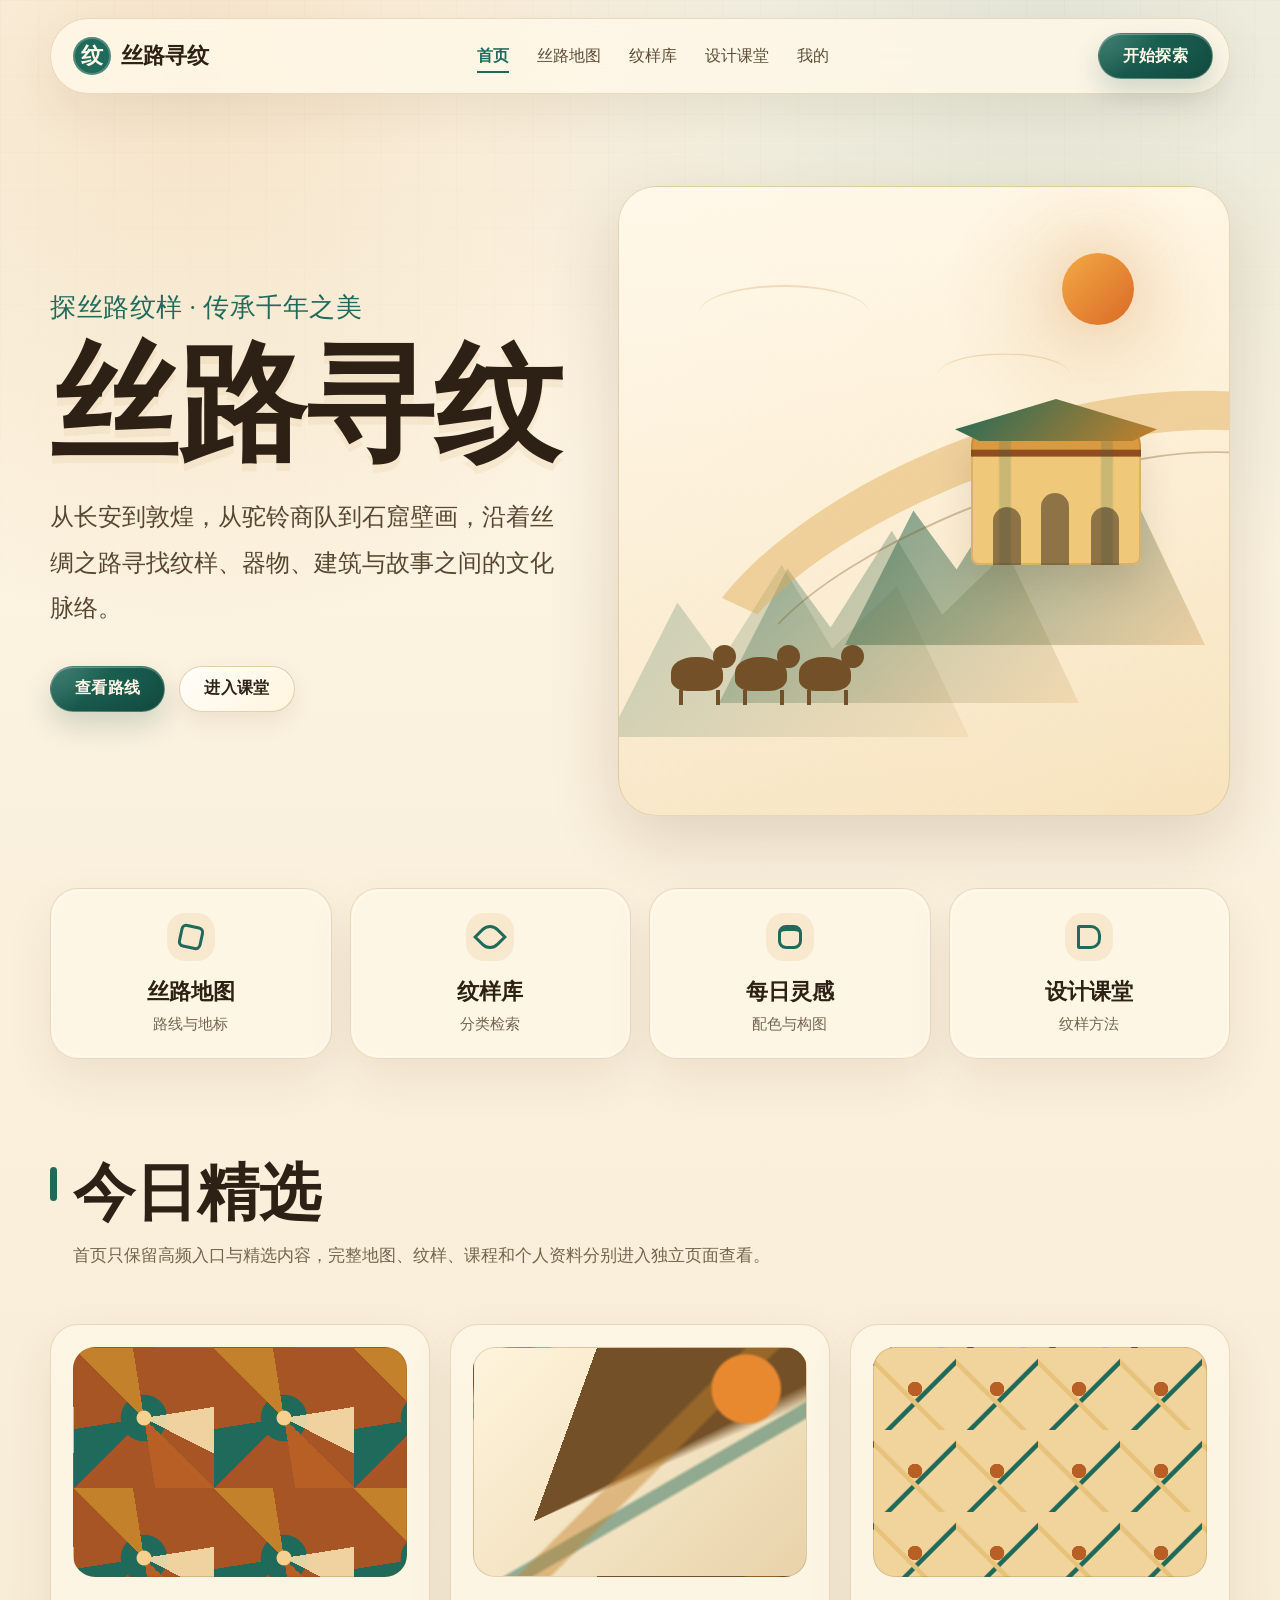
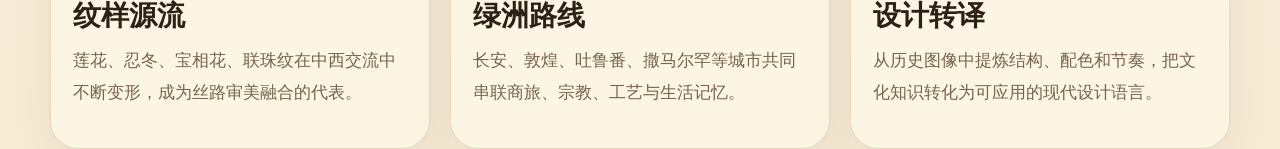
==== index.html @ 0c9fb350 "Initial commit" ====
<!doctype html>
<html lang="zh-CN">
  <head>
    <meta charset="UTF-8" />
    <meta name="viewport" content="width=device-width, initial-scale=1.0" />
    <meta name="description" content="丝路寻纹，丝绸之路文化、纹样、地图与设计学习网站。" />
    <title>丝路寻纹 | 首页</title>
    <link rel="stylesheet" href="./styles.css" />
  </head>
  <body>
    <div class="page-shell">
      <header class="site-header" id="top">
        <a class="brand" href="./index.html" aria-label="丝路寻纹首页">
          <span class="brand-mark" aria-hidden="true">纹</span>
          <span>丝路寻纹</span>
        </a>
        <nav class="desktop-nav" aria-label="主导航">
          <a class="active" href="./index.html">首页</a>
          <a href="./map.html">丝路地图</a>
          <a href="./patterns.html">纹样库</a>
          <a href="./learning.html">设计课堂</a>
          <a href="./profile.html">我的</a>
        </nav>
        <a class="header-action nav-button" href="./patterns.html">开始探索</a>
      </header>

      <main>
        <section class="hero section" aria-labelledby="hero-title">
          <div class="hero-copy reveal">
            <p class="seal-text">探丝路纹样 · 传承千年之美</p>
            <h1 id="hero-title">丝路寻纹</h1>
            <p class="hero-lead">
              从长安到敦煌，从驼铃商队到石窟壁画，沿着丝绸之路寻找纹样、器物、建筑与故事之间的文化脉络。
            </p>
            <div class="hero-actions">
              <a class="primary-btn nav-button" href="./map.html">查看路线</a>
              <a class="ghost-btn nav-button" href="./learning.html">进入课堂</a>
            </div>
          </div>
          <div class="hero-art reveal" aria-label="丝绸之路插画">
            <div class="sun" aria-hidden="true"></div>
            <div class="cloud-line cloud-one" aria-hidden="true"></div>
            <div class="cloud-line cloud-two" aria-hidden="true"></div>
            <div class="mountains" aria-hidden="true">
              <span></span><span></span><span></span>
            </div>
            <div class="road" aria-hidden="true"></div>
            <div class="gate-building" aria-hidden="true"><i></i><i></i><i></i></div>
            <div class="caravan" aria-hidden="true"><span></span><span></span><span></span></div>
          </div>
        </section>

        <section class="quick-entry section" aria-label="快捷入口">
          <a href="./map.html">
            <span class="icon route-icon"></span>
            <strong>丝路地图</strong>
            <small>路线与地标</small>
          </a>
          <a href="./patterns.html">
            <span class="icon flower-icon"></span>
            <strong>纹样库</strong>
            <small>分类检索</small>
          </a>
          <a href="./patterns.html">
            <span class="icon bag-icon"></span>
            <strong>每日灵感</strong>
            <small>配色与构图</small>
          </a>
          <a href="./learning.html">
            <span class="icon book-icon"></span>
            <strong>设计课堂</strong>
            <small>纹样方法</small>
          </a>
        </section>

        <section class="section intro-grid home-overview" aria-labelledby="culture-title">
          <div class="section-heading reveal">
            <span class="vertical-mark" aria-hidden="true"></span>
            <div>
              <h2 id="culture-title">今日精选</h2>
              <p>首页只保留高频入口与精选内容，完整地图、纹样、课程和个人资料分别进入独立页面查看。</p>
            </div>
          </div>
          <div class="culture-cards">
            <a class="culture-card reveal" href="./patterns.html">
              <div class="card-pattern pattern-lotus"></div>
              <h3>纹样源流</h3>
              <p>莲花、忍冬、宝相花、联珠纹在中西交流中不断变形，成为丝路审美融合的代表。</p>
            </a>
            <a class="culture-card reveal" href="./map.html">
              <div class="card-pattern route-art"></div>
              <h3>绿洲路线</h3>
              <p>长安、敦煌、吐鲁番、撒马尔罕等城市共同串联商旅、宗教、工艺与生活记忆。</p>
            </a>
            <a class="culture-card reveal" href="./learning.html">
              <div class="card-pattern pattern-geo"></div>
              <h3>设计转译</h3>
              <p>从历史图像中提炼结构、配色和节奏，把文化知识转化为可应用的现代设计语言。</p>
            </a>
          </div>
        </section>
      </main>

      <nav class="mobile-nav" aria-label="移动端底部导航">
        <a href="./index.html" class="active"><span class="nav-home"></span>首页</a>
        <a href="./map.html"><span class="nav-compass"></span>探索</a>
        <a href="./patterns.html"><span class="nav-bookmark"></span>纹样库</a>
        <a href="./learning.html"><span class="nav-book"></span>学习</a>
        <a href="./profile.html"><span class="nav-user"></span>我的</a>
      </nav>
    </div>

    <script src="./script.js"></script>
  </body>
</html>
---- styles.css ----
:root {
  --paper: #fbf2df;
  --paper-deep: #f3e5c8;
  --ink: #2d2115;
  --muted: #75644e;
  --line: #dcc99e;
  --gold: #c4812c;
  --teal: #1f6a5a;
  --teal-dark: #145044;
  --clay: #b85f25;
  --jade: #7fa091;
  --shadow: 0 24px 70px rgba(79, 50, 17, 0.16);
  --radius: 28px;
}

* {
  box-sizing: border-box;
}

html {
  scroll-behavior: smooth;
}

body {
  margin: 0;
  color: var(--ink);
  font-family: "Noto Serif SC", "Source Han Serif SC", "Songti SC", SimSun, serif;
  background:
    radial-gradient(circle at 15% 4%, rgba(196, 129, 44, 0.16), transparent 28%),
    radial-gradient(circle at 82% 0%, rgba(31, 106, 90, 0.12), transparent 30%),
    linear-gradient(180deg, #fff7e8 0%, var(--paper) 36%, #f7ecd6 100%);
  min-height: 100dvh;
}

body::before {
  content: "";
  position: fixed;
  inset: 0;
  pointer-events: none;
  opacity: 0.28;
  background-image:
    linear-gradient(90deg, rgba(112, 76, 34, 0.08) 1px, transparent 1px),
    linear-gradient(rgba(112, 76, 34, 0.06) 1px, transparent 1px);
  background-size: 38px 38px;
  mask-image: linear-gradient(to bottom, black, transparent 78%);
  z-index: -1;
}

button,
input {
  font: inherit;
}

button {
  cursor: pointer;
}

button:focus-visible,
a:focus-visible {
  outline: 3px solid rgba(196, 129, 44, 0.42);
  outline-offset: 4px;
}

a {
  color: inherit;
  text-decoration: none;
}

.page-shell {
  overflow: hidden;
  padding-bottom: 0;
}

.site-header {
  width: min(1180px, calc(100% - 40px));
  height: 76px;
  margin: 18px auto 0;
  padding: 0 16px 0 22px;
  display: flex;
  align-items: center;
  justify-content: space-between;
  border: 1px solid rgba(178, 142, 80, 0.28);
  border-radius: 999px;
  background: rgba(255, 248, 232, 0.82);
  backdrop-filter: blur(18px);
  position: sticky;
  top: 14px;
  z-index: 20;
  box-shadow: 0 18px 50px rgba(80, 52, 19, 0.08);
}

.brand {
  display: inline-flex;
  align-items: center;
  gap: 10px;
  font-size: 22px;
  font-weight: 800;
  white-space: nowrap;
}

.brand-mark {
  width: 38px;
  height: 38px;
  border-radius: 50%;
  display: grid;
  place-items: center;
  color: #fff8e8;
  background: var(--teal);
  box-shadow: inset 0 0 0 2px rgba(255, 255, 255, 0.22);
}

.desktop-nav {
  display: flex;
  align-items: center;
  gap: 28px;
  color: #5f4c35;
  font-size: 16px;
}

.desktop-nav a {
  position: relative;
  padding: 10px 0;
}

.desktop-nav a::after {
  content: "";
  position: absolute;
  left: 0;
  right: 0;
  bottom: 4px;
  height: 2px;
  background: var(--teal);
  transform: scaleX(0);
  transform-origin: left;
  transition: transform 0.25s ease;
}

.desktop-nav a:hover::after {
  transform: scaleX(1);
}

.desktop-nav a.active {
  color: var(--teal);
  font-weight: 800;
}

.desktop-nav a.active::after {
  transform: scaleX(1);
}

.header-action,
.nav-button,
.primary-btn,
.ghost-btn {
  display: inline-flex;
  align-items: center;
  justify-content: center;
  min-height: 46px;
  border-radius: 999px;
  border: 1px solid transparent;
  padding: 0 24px;
  position: relative;
  isolation: isolate;
  overflow: hidden;
  font-weight: 700;
  letter-spacing: 0.02em;
  transition: transform 0.2s ease, box-shadow 0.2s ease, background 0.2s ease, border-color 0.2s ease;
  user-select: none;
}

.header-action,
.nav-button.header-action,
.primary-btn {
  background:
    linear-gradient(135deg, rgba(255, 255, 255, 0.18), transparent 42%),
    linear-gradient(135deg, var(--teal), var(--teal-dark));
  color: #fff8e8;
  border-color: rgba(255, 248, 232, 0.2);
  box-shadow:
    inset 0 1px 0 rgba(255, 255, 255, 0.28),
    inset 0 -8px 18px rgba(9, 46, 39, 0.18),
    0 14px 28px rgba(20, 80, 68, 0.18);
}

.ghost-btn {
  color: var(--ink);
  background:
    linear-gradient(135deg, rgba(255, 255, 255, 0.78), rgba(255, 242, 210, 0.5)),
    rgba(255, 249, 237, 0.7);
  border-color: rgba(170, 130, 63, 0.36);
  box-shadow:
    inset 0 1px 0 rgba(255, 255, 255, 0.8),
    0 10px 24px rgba(83, 53, 18, 0.08);
}

.header-action::before,
.nav-button::before,
.primary-btn::before,
.ghost-btn::before,
.category::before,
.tab::before,
.quick-entry a::before,
.pattern-card::before,
.scan-btn::after,
.map-pin::after {
  content: "";
  position: absolute;
  inset: 0;
  z-index: -1;
  background: linear-gradient(120deg, transparent 0%, rgba(255, 255, 255, 0.42) 45%, transparent 70%);
  transform: translateX(-120%) skewX(-18deg);
  transition: transform 0.55s ease;
}

.header-action:hover::before,
.nav-button:hover::before,
.primary-btn:hover::before,
.ghost-btn:hover::before,
.category:hover::before,
.tab:hover::before,
.quick-entry a:hover::before,
.pattern-card:hover::before,
.scan-btn:hover::after {
  transform: translateX(120%) skewX(-18deg);
}

.header-action:active,
.nav-button:active,
.primary-btn:active,
.ghost-btn:active,
.category:active,
.tab:active,
.quick-entry a:active,
.pattern-card:active,
.scan-btn:active,
.map-pin:active {
  transform: translateY(1px) scale(0.98);
}

.header-action:hover,
.nav-button:hover,
.primary-btn:hover,
.ghost-btn:hover,
.quick-entry a:hover,
.culture-card:hover,
.pattern-card:hover,
.course-card:hover {
  transform: translateY(-3px);
}

.header-action:hover,
.primary-btn:hover {
  box-shadow:
    inset 0 1px 0 rgba(255, 255, 255, 0.34),
    inset 0 -8px 18px rgba(9, 46, 39, 0.18),
    0 18px 34px rgba(20, 80, 68, 0.24);
}

.section {
  width: min(1180px, calc(100% - 40px));
  margin: 0 auto;
}

.hero {
  min-height: calc(100dvh - 100px);
  display: grid;
  grid-template-columns: 0.92fr 1.08fr;
  align-items: center;
  gap: 46px;
  padding: 56px 0 42px;
}

.seal-text {
  color: var(--teal);
  font-size: clamp(18px, 2vw, 28px);
  margin: 0 0 20px;
  letter-spacing: 0.02em;
}

h1,
h2,
h3,
p {
  margin-top: 0;
}

h1 {
  font-size: clamp(72px, 10vw, 132px);
  line-height: 0.95;
  margin-bottom: 28px;
  letter-spacing: 0;
  text-shadow: 0 8px 0 rgba(196, 129, 44, 0.08);
}

.hero-lead {
  max-width: 620px;
  color: #574630;
  font-size: clamp(18px, 2vw, 24px);
  line-height: 1.9;
}

.hero-actions {
  display: flex;
  align-items: center;
  gap: 14px;
  margin-top: 34px;
  flex-wrap: wrap;
}

.hero-art {
  min-height: 630px;
  position: relative;
  isolation: isolate;
  border-radius: 38px;
  overflow: hidden;
  background:
    linear-gradient(140deg, rgba(255, 249, 235, 0.6), rgba(255, 235, 190, 0.28)),
    radial-gradient(circle at 76% 18%, rgba(196, 129, 44, 0.22), transparent 20%),
    linear-gradient(180deg, #fff6e6, #f4dfbc);
  box-shadow: var(--shadow);
  border: 1px solid rgba(176, 134, 70, 0.3);
}

.hero-art img {
  display: none;
}

.sun {
  position: absolute;
  width: 72px;
  height: 72px;
  border-radius: 50%;
  right: 95px;
  top: 66px;
  background: linear-gradient(135deg, #f3aa45, #d96a26);
  box-shadow: 0 0 60px rgba(217, 106, 38, 0.26);
}

.mountains span {
  position: absolute;
  width: 360px;
  height: 210px;
  right: var(--r, 0);
  bottom: var(--b, 100px);
  background: linear-gradient(135deg, rgba(31, 106, 90, 0.84), rgba(196, 129, 44, 0.32));
  clip-path: polygon(0 100%, 19% 36%, 31% 64%, 48% 18%, 62% 58%, 80% 28%, 100% 100%);
  opacity: var(--o, 0.78);
}

.mountains span:nth-child(1) {
  --r: 24px;
  --b: 170px;
}

.mountains span:nth-child(2) {
  --r: 150px;
  --b: 112px;
  --o: 0.48;
}

.mountains span:nth-child(3) {
  --r: 260px;
  --b: 78px;
  --o: 0.32;
}

.road {
  position: absolute;
  width: 720px;
  height: 320px;
  left: 50px;
  bottom: 70px;
  border-radius: 50%;
  border: 42px solid rgba(224, 170, 82, 0.45);
  border-left-color: transparent;
  border-bottom-color: transparent;
  transform: rotate(-20deg);
}

.road::after {
  content: "";
  position: absolute;
  inset: 24px;
  border-radius: 50%;
  border: 2px solid rgba(128, 91, 41, 0.35);
  border-left-color: transparent;
  border-bottom-color: transparent;
}

.caravan {
  position: absolute;
  left: 52px;
  bottom: 124px;
  display: flex;
  gap: 12px;
}

.caravan span {
  width: 52px;
  height: 34px;
  border-radius: 45% 48% 36% 32%;
  background: #735027;
  position: relative;
  animation: camelWalk 4s ease-in-out infinite;
}

.caravan span::before {
  content: "";
  position: absolute;
  right: -13px;
  top: -12px;
  width: 23px;
  height: 23px;
  border-radius: 50%;
  background: #735027;
}

.caravan span::after {
  content: "";
  position: absolute;
  left: 8px;
  bottom: -14px;
  width: 33px;
  height: 15px;
  border-left: 4px solid #735027;
  border-right: 4px solid #735027;
}

.cloud-line {
  position: absolute;
  width: 170px;
  height: 56px;
  border-top: 2px solid rgba(196, 129, 44, 0.28);
  border-radius: 50%;
  opacity: 0.8;
}

.cloud-one {
  top: 98px;
  left: 80px;
}

.cloud-two {
  top: 160px;
  right: 140px;
  transform: scale(0.78);
}

.gate-building {
  position: absolute;
  right: 88px;
  bottom: 250px;
  width: 170px;
  height: 138px;
  border-radius: 18px 18px 8px 8px;
  background:
    linear-gradient(90deg, transparent 0 16%, rgba(31, 106, 90, 0.18) 17% 23%, transparent 24% 76%, rgba(31, 106, 90, 0.18) 77% 83%, transparent 84%),
    linear-gradient(#d99b42 0 16%, #8f4d20 17% 21%, #f0c879 22% 100%);
  box-shadow: inset 0 0 0 2px rgba(112, 76, 34, 0.18), 0 18px 38px rgba(83, 53, 18, 0.14);
}

.gate-building::before {
  content: "";
  position: absolute;
  left: -16px;
  right: -16px;
  top: -28px;
  height: 42px;
  clip-path: polygon(50% 0, 100% 72%, 88% 100%, 12% 100%, 0 72%);
  background: linear-gradient(135deg, #1f6a5a, #c4812c);
}

.gate-building i {
  position: absolute;
  bottom: 0;
  width: 28px;
  height: 58px;
  border-radius: 16px 16px 0 0;
  background: rgba(45, 33, 21, 0.5);
}

.gate-building i:nth-child(1) { left: 22px; }
.gate-building i:nth-child(2) { left: 70px; height: 72px; }
.gate-building i:nth-child(3) { right: 22px; }

@keyframes camelWalk {
  0%,
  100% {
    transform: translateY(0);
  }
  50% {
    transform: translateY(-4px);
  }
}

.quick-entry {
  display: grid;
  grid-template-columns: repeat(4, 1fr);
  gap: 18px;
  margin-top: -6px;
}

.quick-entry a,
.culture-card,
.map-info,
.pattern-card,
.course-card,
.profile-card,
.note-panel {
  border: 1px solid rgba(178, 142, 80, 0.28);
  background: rgba(255, 248, 232, 0.72);
  box-shadow: 0 18px 48px rgba(83, 53, 18, 0.08);
}

.quick-entry a {
  min-height: 154px;
  border-radius: var(--radius);
  padding: 24px 16px;
  color: var(--ink);
  position: relative;
  isolation: isolate;
  overflow: hidden;
  text-align: center;
  transition: transform 0.22s ease, box-shadow 0.22s ease, border-color 0.22s ease;
}

.quick-entry a::after,
.category::after,
.tab::after,
.pattern-card::after {
  content: "";
  position: absolute;
  inset: 1px;
  pointer-events: none;
  border-radius: inherit;
  box-shadow: inset 0 0 0 1px rgba(255, 255, 255, 0.42);
}

.quick-entry a:hover,
.category:hover,
.tab:hover,
.pattern-card:hover {
  border-color: rgba(31, 106, 90, 0.32);
  box-shadow:
    0 18px 48px rgba(83, 53, 18, 0.1),
    0 0 0 5px rgba(31, 106, 90, 0.05);
}

.quick-entry strong,
.quick-entry small {
  display: block;
}

.quick-entry strong {
  font-size: 22px;
  margin: 12px 0 8px;
}

.quick-entry small {
  color: var(--muted);
  font-size: 15px;
}

.icon,
.category span,
.note-panel span,
.mobile-nav span {
  display: inline-block;
  position: relative;
}

.icon {
  width: 48px;
  height: 48px;
  border-radius: 18px;
  background: rgba(196, 129, 44, 0.12);
  color: var(--teal);
}

.route-icon::before,
.flower-icon::before,
.bag-icon::before,
.book-icon::before,
.search-box span::before,
.scan-btn::before,
.dialog-close::before,
.dialog-close::after {
  content: "";
  position: absolute;
  inset: 12px;
  border: 3px solid currentColor;
}

.route-icon::before {
  border-radius: 6px;
  transform: rotate(12deg);
}

.flower-icon::before {
  border-radius: 50% 0 50% 0;
  transform: rotate(45deg);
}

.bag-icon::before {
  border-radius: 8px;
  border-top-width: 6px;
}

.book-icon::before {
  border-radius: 2px 10px 10px 2px;
}

.intro-grid,
.pattern-library,
.learning,
.profile {
  padding: 100px 0 0;
}

.section-heading {
  display: flex;
  align-items: flex-start;
  gap: 16px;
  max-width: 820px;
  margin-bottom: 34px;
}

.section-heading.compact {
  margin-bottom: 24px;
}

.vertical-mark {
  width: 7px;
  height: 34px;
  border-radius: 999px;
  background: var(--teal);
  margin-top: 8px;
  flex: 0 0 auto;
}

h2 {
  font-size: clamp(36px, 5vw, 62px);
  line-height: 1.12;
  margin-bottom: 12px;
}

.section-heading p,
.detail-copy p,
.profile-card p,
.map-info p,
.culture-card p,
.course-card p {
  color: var(--muted);
  line-height: 1.9;
  font-size: 17px;
}

.culture-cards {
  display: grid;
  grid-template-columns: repeat(3, 1fr);
  gap: 20px;
}

.culture-card {
  padding: 22px;
  border-radius: var(--radius);
  transition: transform 0.25s ease, box-shadow 0.25s ease;
}

.culture-card h3,
.map-info h3,
.course-card h3 {
  font-size: 28px;
  margin: 20px 0 10px;
}

.card-pattern {
  height: 230px;
  border-radius: 22px;
  overflow: hidden;
  border: 1px solid rgba(116, 77, 32, 0.2);
}

.pattern-lotus,
.pattern-vine,
.pattern-geo,
.pattern-arch {
  background:
    radial-gradient(circle at 50% 50%, #f5d08e 0 7%, transparent 8%),
    conic-gradient(from 45deg, transparent 0 10%, rgba(248, 223, 173, 0.9) 10% 20%, transparent 20% 25%, #b85f25 25% 35%, transparent 35% 50%, #1f6a5a 50% 60%, transparent 60% 75%, #c4812c 75% 85%, transparent 85% 100%),
    radial-gradient(circle at 50% 50%, #1f6a5a 0 23%, transparent 24%),
    #a75524;
  background-size: 140px 140px, 140px 140px, 140px 140px, auto;
}

.pattern-vine {
  background:
    radial-gradient(ellipse at 18% 18%, transparent 26%, #d6a85c 27% 30%, transparent 31%),
    radial-gradient(ellipse at 82% 82%, transparent 26%, #e9c882 27% 30%, transparent 31%),
    linear-gradient(45deg, transparent 46%, rgba(250, 226, 178, 0.7) 47% 53%, transparent 54%),
    #1f6a5a;
  background-size: 96px 96px;
}

.pattern-geo {
  background:
    linear-gradient(45deg, transparent 39%, #e7c27b 40% 43%, transparent 44%),
    linear-gradient(-45deg, transparent 39%, #1f6a5a 40% 43%, transparent 44%),
    radial-gradient(circle, #b85f25 0 12%, transparent 13%),
    #f1d49b;
  background-size: 82px 82px;
}

.pattern-arch {
  background:
    radial-gradient(circle at 50% 28%, #f0c879 0 8%, transparent 9%),
    linear-gradient(90deg, transparent 43%, #1f6a5a 44% 56%, transparent 57%),
    repeating-radial-gradient(circle at 50% 88%, #b85f25 0 10px, #f4d99f 11px 22px, #1f6a5a 23px 34px);
}

.route-art {
  background:
    radial-gradient(circle at 82% 18%, #e8892f 0 10%, transparent 11%),
    linear-gradient(135deg, transparent 0 48%, rgba(196, 129, 44, 0.45) 49% 54%, transparent 55%),
    linear-gradient(150deg, transparent 0 58%, rgba(31, 106, 90, 0.46) 59% 62%, transparent 63%),
    conic-gradient(from 20deg at 18% 76%, #735027 0 12%, transparent 13% 100%),
    linear-gradient(135deg, #fff4dc, #e8d3aa);
}

.learning-art {
  background:
    linear-gradient(90deg, rgba(31, 106, 90, 0.16) 1px, transparent 1px),
    linear-gradient(rgba(31, 106, 90, 0.1) 1px, transparent 1px),
    radial-gradient(circle at 32% 34%, rgba(196, 129, 44, 0.35), transparent 18%),
    linear-gradient(135deg, #fff5df, #e8d3aa);
  background-size: 42px 42px, 42px 42px, auto, auto;
}

.profile-art {
  background:
    radial-gradient(circle at 50% 28%, #2d2115 0 12%, transparent 13%),
    radial-gradient(circle at 50% 72%, #1f6a5a 0 24%, transparent 25%),
    radial-gradient(circle at 50% 50%, #f7dbac 0 38%, transparent 39%),
    linear-gradient(135deg, #fff4dc, #e8d3aa);
}

.page-hero {
  min-height: 430px;
  display: grid;
  grid-template-columns: minmax(0, 1fr) 360px;
  align-items: center;
  gap: 40px;
  padding: 78px 0 42px;
}

.page-hero h1 {
  font-size: clamp(58px, 8vw, 112px);
}

.hero-mini-art {
  min-height: 300px;
  border-radius: 34px;
  border: 1px solid rgba(178, 142, 80, 0.3);
  box-shadow: var(--shadow);
  overflow: hidden;
}

.page-main-map,
.page-patterns,
.page-learning,
.page-profile {
  padding-top: 24px;
}

.feature-strip {
  display: grid;
  grid-template-columns: repeat(4, 1fr);
  gap: 16px;
  padding: 34px 0 110px;
}

.feature-strip article {
  min-height: 128px;
  padding: 22px;
  border-radius: var(--radius);
  border: 1px solid rgba(178, 142, 80, 0.28);
  background: rgba(255, 248, 232, 0.72);
  box-shadow: 0 18px 48px rgba(83, 53, 18, 0.08);
}

.feature-strip strong,
.feature-strip span {
  display: block;
}

.feature-strip strong {
  font-size: 26px;
  margin-bottom: 10px;
}

.feature-strip span {
  color: var(--muted);
  line-height: 1.7;
}

.city-ornament {
  position: absolute;
  right: 28px;
  bottom: 28px;
  width: 160px;
  height: 132px;
  border-radius: 26px;
  background:
    radial-gradient(circle at 50% 20%, #d99b42 0 12%, transparent 13%),
    linear-gradient(90deg, transparent 38%, #1f6a5a 39% 61%, transparent 62%),
    repeating-linear-gradient(90deg, rgba(116, 80, 39, 0.35) 0 10px, transparent 11px 24px),
    rgba(255, 248, 232, 0.72);
  border: 1px solid rgba(178, 142, 80, 0.26);
  box-shadow: 0 16px 36px rgba(83, 53, 18, 0.12);
}

.silk-map {
  padding: 110px 0 0;
  display: grid;
  grid-template-columns: 0.42fr 0.58fr;
  gap: 28px;
  align-items: stretch;
}

.map-info {
  border-radius: var(--radius);
  padding: 28px;
}

.city-label,
.dialog-meta {
  color: var(--teal);
  font-weight: 700;
}

.small {
  min-height: 40px;
  padding: 0 18px;
}

.map-panel {
  min-height: 560px;
  border-radius: 34px;
  position: relative;
  overflow: hidden;
  border: 1px solid rgba(178, 142, 80, 0.28);
  background: linear-gradient(135deg, #fff5df, #e9d8b3);
  box-shadow: var(--shadow);
}

.map-panel svg {
  position: absolute;
  inset: 0;
  width: 100%;
  height: 100%;
}

.map-panel img {
  display: none;
}

.map-land {
  fill: rgba(91, 139, 125, 0.18);
}

.map-sea {
  fill: rgba(64, 137, 141, 0.16);
}

.route-line {
  fill: none;
  stroke: #ba6a1d;
  stroke-width: 8;
  stroke-linecap: round;
  stroke-dasharray: 12 14;
  animation: routeFlow 18s linear infinite;
}

@keyframes routeFlow {
  to {
    stroke-dashoffset: -260;
  }
}

.map-cities {
  position: absolute;
  inset: 0;
}

.map-pin {
  position: absolute;
  left: var(--x);
  top: var(--y);
  transform: translate(-50%, -50%);
  border: 0;
  background: transparent;
  color: var(--teal);
  isolation: isolate;
  transition: transform 0.2s ease;
}

.map-pin::before {
  content: "";
  display: block;
  width: 30px;
  height: 30px;
  border-radius: 50%;
  background: #fff1cf;
  border: 7px solid var(--gold);
  box-shadow: 0 6px 18px rgba(128, 79, 20, 0.24);
}

.map-pin.active::before {
  border-color: var(--teal);
  transform: scale(1.22);
}

.map-pin::after {
  z-index: -1;
  inset: auto;
  left: 50%;
  top: 50%;
  width: 54px;
  height: 54px;
  border-radius: 50%;
  background: rgba(31, 106, 90, 0.16);
  transform: translate(-50%, -50%) scale(0.72);
  opacity: 0;
  transition: transform 0.25s ease, opacity 0.25s ease;
}

.map-pin:hover::after,
.map-pin.active::after {
  opacity: 1;
  transform: translate(-50%, -50%) scale(1);
}

.map-pin span {
  position: absolute;
  left: 50%;
  top: -42px;
  transform: translateX(-50%);
  white-space: nowrap;
  border-radius: 999px;
  padding: 7px 13px;
  color: #fff8e8;
  background: var(--teal);
  box-shadow: 0 10px 22px rgba(20, 80, 68, 0.18);
}

.search-row {
  display: grid;
  grid-template-columns: 1fr 58px;
  gap: 12px;
  margin-bottom: 24px;
}

.search-box {
  height: 64px;
  display: flex;
  align-items: center;
  gap: 14px;
  padding: 0 22px;
  border-radius: 999px;
  border: 1px solid rgba(178, 142, 80, 0.34);
  background: rgba(255, 248, 232, 0.78);
}

.search-box span {
  width: 28px;
  height: 28px;
  color: #6a5637;
  flex: 0 0 auto;
  position: relative;
  display: inline-block;
}

.search-box span::before {
  inset: 2px;
  border-radius: 50%;
}

.search-box span::after {
  content: "";
  position: absolute;
  width: 12px;
  height: 3px;
  right: -2px;
  bottom: 1px;
  background: currentColor;
  transform: rotate(45deg);
  border-radius: 999px;
}

.search-box input {
  width: 100%;
  border: 0;
  outline: 0;
  background: transparent;
  color: var(--ink);
  font-size: 20px;
}

.search-box:focus-within {
  border-color: rgba(31, 106, 90, 0.46);
  box-shadow:
    inset 0 1px 0 rgba(255, 255, 255, 0.7),
    0 0 0 5px rgba(31, 106, 90, 0.08);
}

.scan-btn {
  width: 58px;
  height: 58px;
  border-radius: 22px;
  border: 1px solid rgba(178, 142, 80, 0.34);
  color: var(--teal);
  background: rgba(255, 248, 232, 0.78);
  position: relative;
  isolation: isolate;
  overflow: hidden;
  transition: transform 0.2s ease, box-shadow 0.2s ease, border-color 0.2s ease;
}

.scan-btn::before {
  inset: 16px;
  border-style: dashed;
}

.category-grid {
  display: grid;
  grid-template-columns: repeat(6, 1fr);
  gap: 14px;
  margin-bottom: 28px;
}

.category {
  min-height: 102px;
  border-radius: 24px;
  border: 1px solid rgba(178, 142, 80, 0.26);
  background: rgba(255, 248, 232, 0.58);
  color: var(--ink);
  display: grid;
  place-items: center;
  gap: 8px;
  position: relative;
  isolation: isolate;
  overflow: hidden;
  transition: transform 0.22s ease, box-shadow 0.22s ease, background 0.22s ease, color 0.22s ease;
}

.category.active {
  color: #fff8e8;
  background:
    linear-gradient(135deg, rgba(255, 255, 255, 0.16), transparent 45%),
    var(--teal);
}

.category span {
  width: 34px;
  height: 34px;
  border-radius: 50%;
  border: 2px solid currentColor;
}

.pattern-grid {
  display: grid;
  grid-template-columns: repeat(4, 1fr);
  gap: 18px;
}

.pattern-card {
  border-radius: var(--radius);
  overflow: hidden;
  text-align: left;
  padding: 14px;
  color: var(--ink);
  position: relative;
  isolation: isolate;
  transition: transform 0.25s ease, box-shadow 0.25s ease;
}

.pattern-card.saved {
  border-color: rgba(31, 106, 90, 0.38);
  box-shadow:
    0 18px 48px rgba(83, 53, 18, 0.08),
    0 0 0 5px rgba(31, 106, 90, 0.06);
}

.favorite-badge {
  position: absolute;
  top: 24px;
  right: 24px;
  z-index: 2;
  padding: 7px 12px;
  border-radius: 999px;
  color: #fff8e8;
  background: var(--teal);
  font-size: 14px;
  font-weight: 800;
  box-shadow: 0 10px 22px rgba(20, 80, 68, 0.18);
}

.pattern-card .thumb {
  height: 210px;
  border-radius: 20px;
  border: 1px solid rgba(116, 77, 32, 0.18);
}

.pattern-card h3 {
  margin: 16px 4px 6px;
  font-size: 24px;
}

.pattern-card p {
  margin: 0 4px 8px;
  color: var(--muted);
}

.pattern-card .meta {
  margin: 0 4px 6px;
  color: var(--teal);
  font-weight: 700;
}

.detail-showcase {
  padding: 110px 0 0;
  display: grid;
  grid-template-columns: 0.9fr 1.1fr;
  gap: 30px;
  align-items: stretch;
}

.detail-image,
.detail-copy {
  border-radius: 36px;
  border: 1px solid rgba(178, 142, 80, 0.3);
  background: rgba(255, 248, 232, 0.66);
  box-shadow: var(--shadow);
  overflow: hidden;
}

.large-pattern {
  min-height: 520px;
  height: 100%;
  background-size: 220px 220px, 220px 220px, 220px 220px, auto;
}

.detail-copy {
  padding: clamp(28px, 5vw, 56px);
}

.detail-copy h2 {
  font-size: clamp(50px, 7vw, 92px);
}

.tags,
.detail-actions {
  display: flex;
  flex-wrap: wrap;
  gap: 12px;
  margin: 18px 0 26px;
}

.tags span {
  padding: 9px 16px;
  border-radius: 999px;
  color: var(--teal);
  background: rgba(31, 106, 90, 0.1);
}

.mini-patterns {
  display: grid;
  grid-template-columns: repeat(4, 1fr);
  gap: 12px;
  margin: 30px 0;
}

.mini-patterns button {
  aspect-ratio: 1;
  border-radius: 22px;
  border: 1px solid rgba(178, 142, 80, 0.3);
  background-size: 90px 90px;
}

.tabs {
  display: flex;
  gap: 12px;
  overflow-x: auto;
  padding-bottom: 6px;
  margin-bottom: 24px;
}

.tab {
  min-height: 48px;
  padding: 0 22px;
  border-radius: 999px;
  border: 1px solid rgba(178, 142, 80, 0.3);
  background: rgba(255, 248, 232, 0.64);
  color: var(--ink);
  white-space: nowrap;
  position: relative;
  isolation: isolate;
  overflow: hidden;
  transition: transform 0.2s ease, background 0.2s ease, box-shadow 0.2s ease;
}

.tab.active {
  color: #fff8e8;
  background:
    linear-gradient(135deg, rgba(255, 255, 255, 0.16), transparent 45%),
    var(--teal);
}

.course-list {
  display: grid;
  grid-template-columns: repeat(3, 1fr);
  gap: 18px;
}

.course-card {
  padding: 16px;
  border-radius: var(--radius);
}

.course-card .course-art {
  width: 100%;
  height: 230px;
  border-radius: 22px;
  border: 1px solid rgba(116, 77, 32, 0.16);
  background-size: 140px 140px, 140px 140px, 140px 140px, auto;
}

.course-card .course-meta {
  color: var(--teal);
  font-weight: 700;
}

.profile {
  padding-bottom: 120px;
  display: grid;
  grid-template-columns: 1.05fr 0.95fr;
  gap: 20px;
  align-items: stretch;
}

.profile-card,
.note-panel {
  border-radius: var(--radius);
  padding: 24px;
}

.profile-card {
  display: grid;
  grid-template-columns: 190px 1fr;
  gap: 22px;
  align-items: center;
}

.profile-card img {
  display: none;
}

.avatar-illustration {
  width: 190px;
  aspect-ratio: 1;
  border-radius: 32px;
  border: 1px solid rgba(178, 142, 80, 0.28);
  background:
    radial-gradient(circle at 50% 32%, #2d2115 0 17%, transparent 18%),
    radial-gradient(circle at 50% 46%, #f0c897 0 26%, transparent 27%),
    linear-gradient(135deg, transparent 0 42%, rgba(31, 106, 90, 0.78) 43% 70%, transparent 71%),
    linear-gradient(180deg, #fff5df, #ead7b3);
  box-shadow: 0 14px 36px rgba(79, 50, 17, 0.14);
}

.collection-preview {
  padding-bottom: 120px;
}

.mini-patterns.wide {
  grid-template-columns: repeat(4, minmax(120px, 1fr));
}

.mini-patterns.wide button {
  min-height: 220px;
}

.mini-favorite {
  position: relative;
  overflow: hidden;
}

.mini-favorite span {
  position: absolute;
  left: 12px;
  right: 12px;
  bottom: 12px;
  padding: 8px 10px;
  border-radius: 999px;
  color: #fff8e8;
  background: rgba(20, 80, 68, 0.88);
  font-weight: 800;
}

.empty-state {
  grid-column: 1 / -1;
  padding: 30px;
  border-radius: var(--radius);
  border: 1px dashed rgba(178, 142, 80, 0.48);
  background: rgba(255, 248, 232, 0.58);
  color: var(--muted);
  line-height: 1.8;
}

.stats {
  display: grid;
  grid-template-columns: repeat(3, 1fr);
  gap: 1px;
  overflow: hidden;
  border-radius: 22px;
  border: 1px solid rgba(178, 142, 80, 0.25);
}

.stats span {
  padding: 16px;
  text-align: center;
  background: rgba(255, 244, 218, 0.64);
}

.stats strong {
  display: block;
  font-size: 34px;
}

.note-panel {
  display: grid;
  gap: 1px;
}

.note-panel button {
  min-height: 72px;
  border: 0;
  border-bottom: 1px solid rgba(178, 142, 80, 0.25);
  background: transparent;
  color: var(--ink);
  text-align: left;
  font-size: 22px;
  display: flex;
  align-items: center;
  gap: 18px;
}

.note-panel button:last-child {
  border-bottom: 0;
}

.note-panel span {
  width: 36px;
  height: 36px;
  border-radius: 12px;
  border: 2px solid var(--teal);
}

.mobile-nav {
  display: none;
}

.pattern-dialog {
  width: min(920px, calc(100% - 32px));
  border: 0;
  border-radius: 34px;
  padding: 0;
  color: var(--ink);
  background: var(--paper);
  box-shadow: 0 28px 90px rgba(32, 22, 10, 0.34);
  overflow: hidden;
}

.pattern-dialog::backdrop {
  background: rgba(35, 23, 10, 0.48);
  backdrop-filter: blur(8px);
}

.dialog-close {
  position: absolute;
  top: 18px;
  right: 18px;
  width: 42px;
  height: 42px;
  border: 0;
  border-radius: 50%;
  background: rgba(255, 248, 232, 0.88);
  color: var(--ink);
  z-index: 3;
}

.dialog-close::before,
.dialog-close::after {
  inset: 20px 10px auto;
  height: 2px;
  border: 0;
  background: currentColor;
  transform: rotate(45deg);
}

.dialog-close::after {
  transform: rotate(-45deg);
}

.dialog-art {
  height: 340px;
  background-size: 180px 180px;
}

.dialog-body {
  padding: 30px;
}

.dialog-body h3 {
  font-size: 46px;
  margin-bottom: 8px;
}

.dialog-body p {
  font-size: 17px;
  line-height: 1.9;
  color: var(--muted);
}

.reveal {
  opacity: 1;
  transform: translateY(0);
  transition: opacity 0.7s ease, transform 0.7s ease;
}

.reveal.visible {
  opacity: 1;
  transform: translateY(0);
}

@media (prefers-reduced-motion: reduce) {
  *,
  *::before,
  *::after {
    animation-duration: 0.01ms !important;
    animation-iteration-count: 1 !important;
    scroll-behavior: auto !important;
    transition-duration: 0.01ms !important;
  }
}

@media (max-width: 980px) {
  .site-header {
    display: none;
  }

  .section {
    width: min(100% - 28px, 720px);
  }

  .hero {
    min-height: auto;
    grid-template-columns: 1fr;
    gap: 26px;
    padding: 54px 0 28px;
  }

  h1 {
    font-size: clamp(62px, 18vw, 108px);
  }

  .hero-art {
    min-height: 520px;
  }

  .quick-entry,
  .culture-cards,
  .category-grid,
  .pattern-grid,
  .course-list,
  .profile,
  .silk-map,
  .detail-showcase,
  .page-hero,
  .feature-strip {
    grid-template-columns: 1fr;
  }

  .quick-entry {
    grid-template-columns: repeat(2, 1fr);
  }

  .category-grid {
    grid-template-columns: repeat(3, 1fr);
  }

  .pattern-grid {
    grid-template-columns: repeat(2, 1fr);
  }

  .course-list {
    grid-template-columns: 1fr;
  }

  .profile-card {
    grid-template-columns: 120px 1fr;
  }

  .avatar-illustration {
    width: 120px;
  }

  .page-hero {
    min-height: auto;
    padding: 54px 0 28px;
  }

  .hero-mini-art {
    min-height: 260px;
  }

  .mobile-nav {
    position: fixed;
    left: 0;
    right: 0;
    bottom: 0;
    height: 76px;
    display: grid;
    grid-template-columns: repeat(5, 1fr);
    padding: 8px 8px max(8px, env(safe-area-inset-bottom));
    border-top: 1px solid rgba(178, 142, 80, 0.28);
    background: rgba(255, 248, 232, 0.92);
    backdrop-filter: blur(18px);
    z-index: 30;
  }

  .mobile-nav a {
    display: grid;
    place-items: center;
    gap: 3px;
    font-size: 13px;
    color: var(--ink);
  }

  .mobile-nav a.active {
    color: var(--teal);
    font-weight: 800;
  }

  .mobile-nav span {
    width: 25px;
    height: 25px;
    border: 2px solid currentColor;
    border-radius: 8px;
  }

  .nav-home {
    border-radius: 7px 7px 3px 3px !important;
    transform: rotate(45deg) scale(0.8);
  }

  .nav-compass {
    border-radius: 50% !important;
  }

  .nav-user {
    border-radius: 50% 50% 10px 10px !important;
  }

  .page-shell {
    padding-bottom: 84px;
  }
}

@media (max-width: 620px) {
  .section {
    width: calc(100% - 24px);
  }

  .hero {
    padding-top: 42px;
  }

  .seal-text {
    font-size: 20px;
  }

  .hero-lead {
    font-size: 17px;
    line-height: 1.8;
  }

  .hero-art {
    min-height: 430px;
    border-radius: 28px;
  }

  .hero-art img {
    width: 142px;
    right: 14px;
    bottom: 14px;
    border-radius: 22px;
  }

  .mountains span {
    width: 300px;
  }

  .road {
    left: -76px;
    bottom: 42px;
  }

  .quick-entry a {
    min-height: 126px;
    border-radius: 22px;
  }

  .quick-entry strong {
    font-size: 19px;
  }

  .intro-grid,
  .pattern-library,
  .learning,
  .profile,
  .silk-map,
  .detail-showcase {
    padding-top: 74px;
  }

  .category-grid {
    grid-template-columns: repeat(2, 1fr);
  }

  .pattern-grid {
    grid-template-columns: 1fr;
  }

  .pattern-card .thumb {
    height: 240px;
  }

  .map-panel {
    min-height: 520px;
  }

  .map-panel img {
    width: 124px;
  }

  .map-pin span {
    font-size: 13px;
    top: -36px;
  }

  .large-pattern {
    min-height: 340px;
  }

  .detail-copy {
    padding: 26px;
  }

  .mini-patterns {
    grid-template-columns: repeat(2, 1fr);
  }

  .profile-card {
    grid-template-columns: 1fr;
  }

  .avatar-illustration {
    width: 100%;
    max-width: 240px;
  }

  .profile-card img {
    max-height: 240px;
    object-fit: cover;
    object-position: top;
  }
}
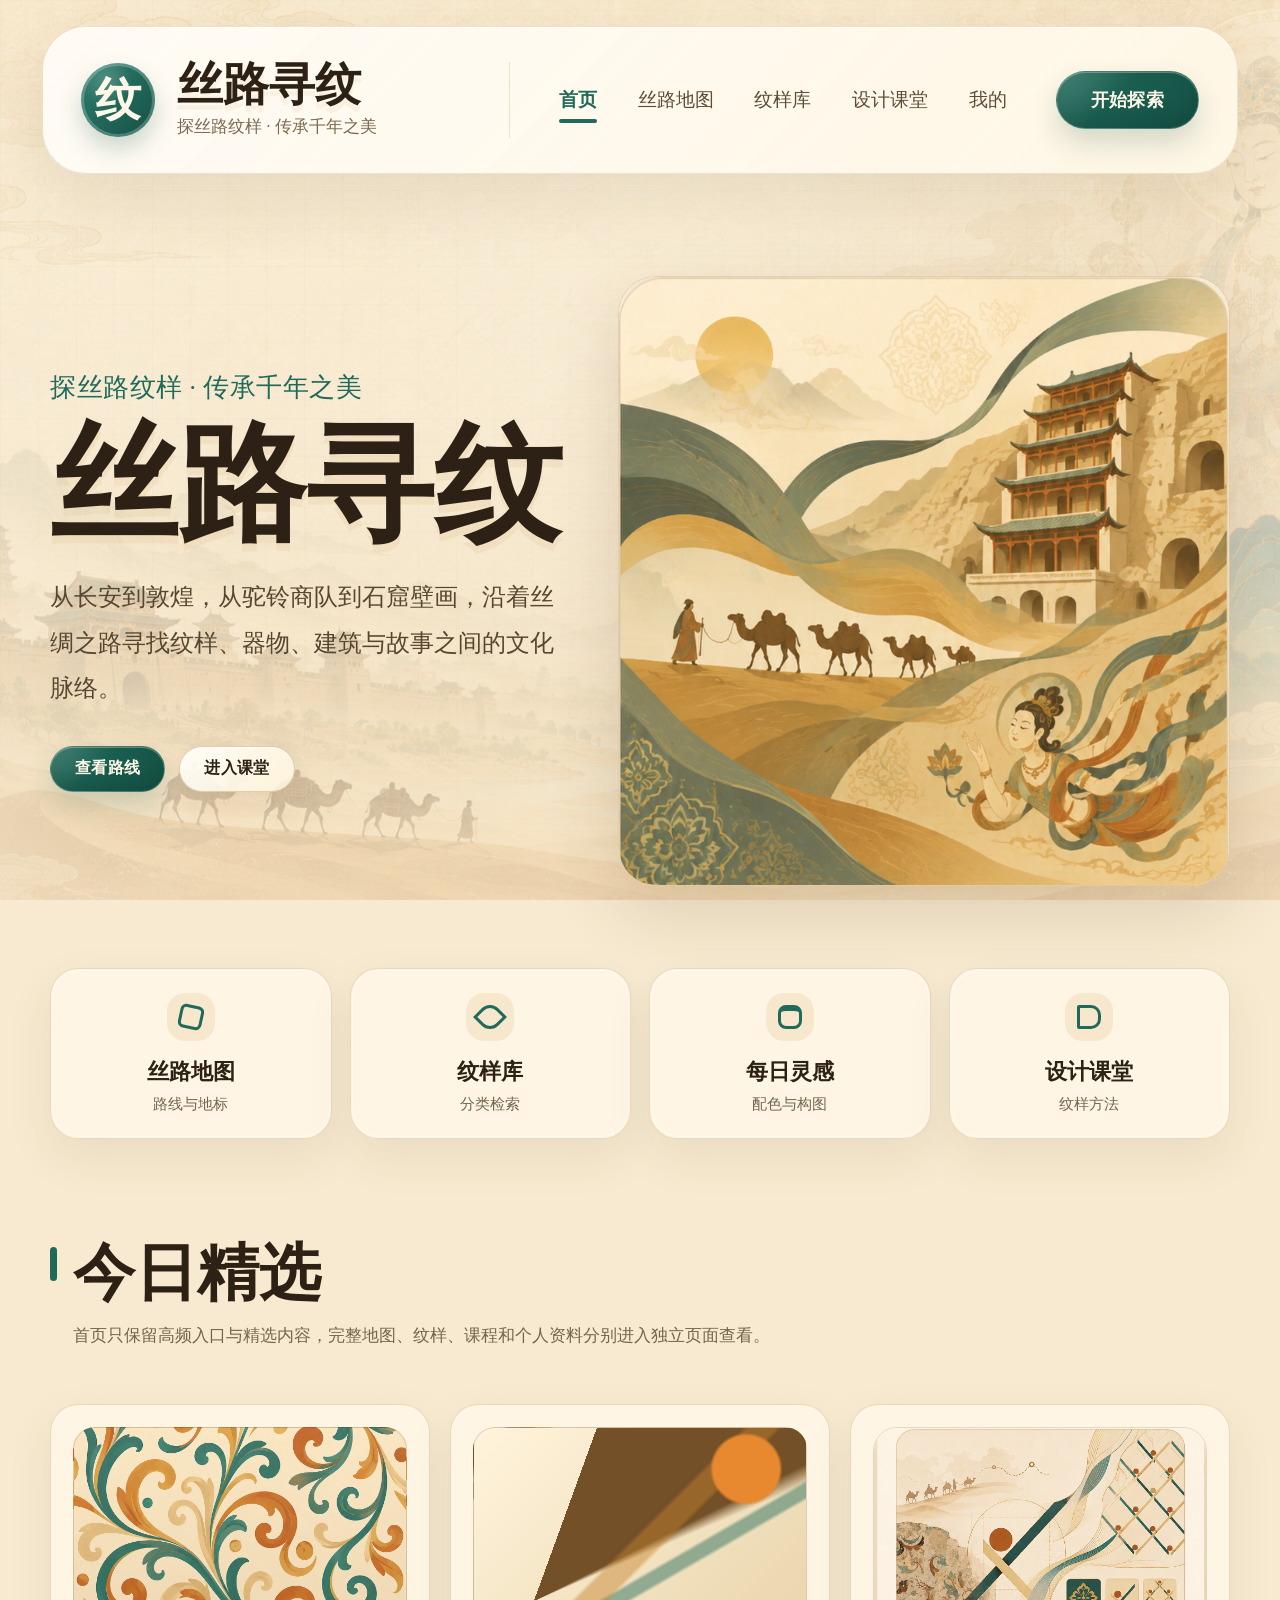
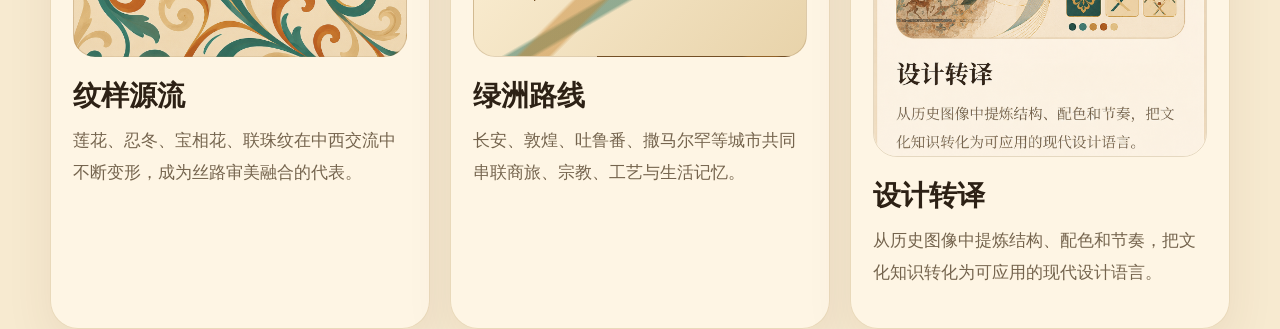
==== commit de1db5ab: "photo refresh" ====
--- a/index.html
+++ b/index.html
@@ -12,7 +12,10 @@
       <header class="site-header" id="top">
         <a class="brand" href="./index.html" aria-label="丝路寻纹首页">
           <span class="brand-mark" aria-hidden="true">纹</span>
-          <span>丝路寻纹</span>
+          <span class="brand-copy">
+            <strong>丝路寻纹</strong>
+            <small>探丝路纹样 · 传承千年之美</small>
+          </span>
         </a>
         <nav class="desktop-nav" aria-label="主导航">
           <a class="active" href="./index.html">首页</a>
@@ -38,15 +41,7 @@
             </div>
           </div>
           <div class="hero-art reveal" aria-label="丝绸之路插画">
-            <div class="sun" aria-hidden="true"></div>
-            <div class="cloud-line cloud-one" aria-hidden="true"></div>
-            <div class="cloud-line cloud-two" aria-hidden="true"></div>
-            <div class="mountains" aria-hidden="true">
-              <span></span><span></span><span></span>
-            </div>
-            <div class="road" aria-hidden="true"></div>
-            <div class="gate-building" aria-hidden="true"><i></i><i></i><i></i></div>
-            <div class="caravan" aria-hidden="true"><span></span><span></span><span></span></div>
+            <img src="./assets/home-hero-visual.png" alt="敦煌丝路商队与飞天纹样插画">
           </div>
         </section>
 
@@ -93,7 +88,7 @@
               <p>长安、敦煌、吐鲁番、撒马尔罕等城市共同串联商旅、宗教、工艺与生活记忆。</p>
             </a>
             <a class="culture-card reveal" href="./learning.html">
-              <div class="card-pattern pattern-geo"></div>
+              <img class="card-visual" src="./assets/design-translation-card.png" alt="设计转译示意图">
               <h3>设计转译</h3>
               <p>从历史图像中提炼结构、配色和节奏，把文化知识转化为可应用的现代设计语言。</p>
             </a>
--- a/styles.css
+++ b/styles.css
@@ -25,10 +25,13 @@
   margin: 0;
   color: var(--ink);
   font-family: "Noto Serif SC", "Source Han Serif SC", "Songti SC", SimSun, serif;
-  background:
-    radial-gradient(circle at 15% 4%, rgba(196, 129, 44, 0.16), transparent 28%),
-    radial-gradient(circle at 82% 0%, rgba(31, 106, 90, 0.12), transparent 30%),
-    linear-gradient(180deg, #fff7e8 0%, var(--paper) 36%, #f7ecd6 100%);
+  background-color: #f7ead0;
+  background-image:
+    linear-gradient(180deg, rgba(255, 246, 225, 0.34), rgba(251, 242, 223, 0.5) 46%, rgba(247, 236, 214, 0.62)),
+    url("./assets/silk-bg-wide-1.png");
+  background-size: cover;
+  background-position: center top;
+  background-attachment: fixed;
   min-height: 100dvh;
 }
 
@@ -37,13 +40,25 @@
   position: fixed;
   inset: 0;
   pointer-events: none;
-  opacity: 0.28;
-  background-image:
-    linear-gradient(90deg, rgba(112, 76, 34, 0.08) 1px, transparent 1px),
-    linear-gradient(rgba(112, 76, 34, 0.06) 1px, transparent 1px);
-  background-size: 38px 38px;
-  mask-image: linear-gradient(to bottom, black, transparent 78%);
+  opacity: 0.46;
+  background:
+    radial-gradient(circle at 50% 22%, rgba(255, 247, 229, 0.48), transparent 34%),
+    linear-gradient(90deg, rgba(112, 76, 34, 0.05) 1px, transparent 1px),
+    linear-gradient(rgba(112, 76, 34, 0.045) 1px, transparent 1px);
+  background-size: auto, 38px 38px, 38px 38px;
+  mask-image: linear-gradient(to bottom, black, rgba(0, 0, 0, 0.78) 62%, transparent 100%);
   z-index: -1;
+}
+
+body::after {
+  content: "";
+  position: fixed;
+  inset: 0;
+  z-index: -1;
+  pointer-events: none;
+  background:
+    linear-gradient(90deg, rgba(251, 242, 223, 0.22), transparent 18%, transparent 82%, rgba(251, 242, 223, 0.22)),
+    linear-gradient(180deg, rgba(255, 248, 232, 0.18), transparent 42%, rgba(245, 224, 188, 0.28));
 }
 
 button,
@@ -72,49 +87,83 @@
 }
 
 .site-header {
-  width: min(1180px, calc(100% - 40px));
-  height: 76px;
-  margin: 18px auto 0;
-  padding: 0 16px 0 22px;
-  display: flex;
+  width: min(1460px, calc(100% - 84px));
+  min-height: 148px;
+  margin: 26px auto 0;
+  padding: 24px 38px;
+  display: grid;
+  grid-template-columns: minmax(360px, 0.9fr) minmax(470px, 1fr) auto;
   align-items: center;
-  justify-content: space-between;
-  border: 1px solid rgba(178, 142, 80, 0.28);
-  border-radius: 999px;
-  background: rgba(255, 248, 232, 0.82);
-  backdrop-filter: blur(18px);
+  gap: 34px;
+  border: 1px solid rgba(178, 142, 80, 0.22);
+  border-radius: 44px;
+  background:
+    linear-gradient(135deg, rgba(255, 255, 255, 0.62), rgba(255, 247, 229, 0.74)),
+    rgba(255, 248, 232, 0.84);
+  backdrop-filter: blur(22px);
   position: sticky;
   top: 14px;
   z-index: 20;
-  box-shadow: 0 18px 50px rgba(80, 52, 19, 0.08);
+  box-shadow:
+    inset 0 1px 0 rgba(255, 255, 255, 0.72),
+    0 24px 70px rgba(80, 52, 19, 0.1);
 }
 
 .brand {
   display: inline-flex;
   align-items: center;
-  gap: 10px;
+  gap: 22px;
+  min-width: 0;
+  padding-right: 34px;
+  border-right: 1px solid rgba(178, 142, 80, 0.24);
   font-size: 22px;
   font-weight: 800;
   white-space: nowrap;
 }
 
 .brand-mark {
-  width: 38px;
-  height: 38px;
+  width: 74px;
+  height: 74px;
   border-radius: 50%;
   display: grid;
   place-items: center;
   color: #fff8e8;
-  background: var(--teal);
-  box-shadow: inset 0 0 0 2px rgba(255, 255, 255, 0.22);
+  font-size: 46px;
+  line-height: 1;
+  background:
+    radial-gradient(circle at 35% 25%, rgba(255, 255, 255, 0.2), transparent 34%),
+    linear-gradient(135deg, #2f806f, var(--teal-dark));
+  box-shadow:
+    inset 0 0 0 3px rgba(255, 255, 255, 0.22),
+    0 12px 24px rgba(20, 80, 68, 0.22);
+}
+
+.brand-copy {
+  display: grid;
+  gap: 7px;
+}
+
+.brand-copy strong {
+  font-size: clamp(38px, 3.6vw, 58px);
+  line-height: 0.98;
+  font-weight: 900;
+  letter-spacing: 0;
+  text-shadow: 0 7px 0 rgba(196, 129, 44, 0.08);
+}
+
+.brand-copy small {
+  color: #7d684d;
+  font-size: clamp(17px, 1.35vw, 22px);
+  font-weight: 500;
 }
 
 .desktop-nav {
   display: flex;
   align-items: center;
-  gap: 28px;
+  justify-content: center;
+  gap: clamp(34px, 3.2vw, 68px);
   color: #5f4c35;
-  font-size: 16px;
+  font-size: clamp(19px, 1.5vw, 25px);
 }
 
 .desktop-nav a {
@@ -127,8 +176,9 @@
   position: absolute;
   left: 0;
   right: 0;
-  bottom: 4px;
-  height: 2px;
+  bottom: 0;
+  height: 4px;
+  border-radius: 999px;
   background: var(--teal);
   transform: scaleX(0);
   transform-origin: left;
@@ -182,6 +232,13 @@
     0 14px 28px rgba(20, 80, 68, 0.18);
 }
 
+.header-action {
+  min-height: 58px;
+  padding: 0 34px;
+  font-size: clamp(18px, 1.35vw, 24px);
+  justify-self: end;
+}
+
 .ghost-btn {
   color: var(--ink);
   background:
@@ -308,21 +365,24 @@
 }
 
 .hero-art {
-  min-height: 630px;
+  min-height: clamp(520px, 46vw, 650px);
+  aspect-ratio: 785 / 781;
   position: relative;
   isolation: isolate;
   border-radius: 38px;
   overflow: hidden;
-  background:
-    linear-gradient(140deg, rgba(255, 249, 235, 0.6), rgba(255, 235, 190, 0.28)),
-    radial-gradient(circle at 76% 18%, rgba(196, 129, 44, 0.22), transparent 20%),
-    linear-gradient(180deg, #fff6e6, #f4dfbc);
+  background: rgba(255, 248, 232, 0.46);
   box-shadow: var(--shadow);
   border: 1px solid rgba(176, 134, 70, 0.3);
 }
 
 .hero-art img {
-  display: none;
+  display: block;
+  position: absolute;
+  inset: 0;
+  width: 100%;
+  height: 100%;
+  object-fit: cover;
 }
 
 .sun {
@@ -508,7 +568,7 @@
 .profile-card,
 .note-panel {
   border: 1px solid rgba(178, 142, 80, 0.28);
-  background: rgba(255, 248, 232, 0.72);
+  background: rgba(255, 248, 232, 0.82);
   box-shadow: 0 18px 48px rgba(83, 53, 18, 0.08);
 }
 
@@ -681,8 +741,21 @@
   border: 1px solid rgba(116, 77, 32, 0.2);
 }
 
+.card-visual {
+  display: block;
+  width: 100%;
+  height: 330px;
+  object-fit: cover;
+  object-position: center;
+  border-radius: 24px;
+  border: 1px solid rgba(116, 77, 32, 0.18);
+  box-shadow: inset 0 0 0 1px rgba(255, 248, 232, 0.4);
+}
+
 .pattern-lotus,
+.pattern-baoxiang,
 .pattern-vine,
+.pattern-camel,
 .pattern-geo,
 .pattern-arch {
   background:
@@ -693,6 +766,14 @@
   background-size: 140px 140px, 140px 140px, 140px 140px, auto;
 }
 
+.pattern-lotus {
+  background-image:
+    linear-gradient(180deg, rgba(255, 246, 225, 0.08), rgba(91, 47, 18, 0.08)),
+    url("./assets/lotus-pattern-display.png");
+  background-size: cover;
+  background-position: center;
+}
+
 .pattern-vine {
   background:
     radial-gradient(ellipse at 18% 18%, transparent 26%, #d6a85c 27% 30%, transparent 31%),
@@ -700,6 +781,22 @@
     linear-gradient(45deg, transparent 46%, rgba(250, 226, 178, 0.7) 47% 53%, transparent 54%),
     #1f6a5a;
   background-size: 96px 96px;
+}
+
+.pattern-camel {
+  background-image:
+    linear-gradient(180deg, rgba(255, 246, 225, 0.08), rgba(91, 47, 18, 0.08)),
+    url("./assets/camel-pattern-display.jpg");
+  background-size: cover;
+  background-position: center;
+}
+
+.pattern-baoxiang {
+  background-image:
+    linear-gradient(180deg, rgba(255, 246, 225, 0.08), rgba(91, 47, 18, 0.08)),
+    url("./assets/baoxiang-pattern-display.jpg");
+  background-size: cover;
+  background-position: center;
 }
 
 .pattern-geo {
@@ -822,9 +919,9 @@
 .silk-map {
   padding: 110px 0 0;
   display: grid;
-  grid-template-columns: 0.42fr 0.58fr;
-  gap: 28px;
-  align-items: stretch;
+  grid-template-columns: minmax(360px, 0.42fr) minmax(0, 0.58fr);
+  gap: 34px;
+  align-items: center;
 }
 
 .map-info {
@@ -844,7 +941,8 @@
 }
 
 .map-panel {
-  min-height: 560px;
+  min-height: 0;
+  aspect-ratio: 890 / 734;
   border-radius: 34px;
   position: relative;
   overflow: hidden;
@@ -861,7 +959,13 @@
 }
 
 .map-panel img {
-  display: none;
+  display: block;
+  position: absolute;
+  inset: 0;
+  width: 100%;
+  height: 100%;
+  object-fit: cover;
+  object-position: center;
 }
 
 .map-land {
@@ -1150,6 +1254,13 @@
   background-size: 220px 220px, 220px 220px, 220px 220px, auto;
 }
 
+.large-pattern.pattern-lotus,
+.large-pattern.pattern-camel,
+.large-pattern.pattern-baoxiang {
+  background-size: cover;
+  background-position: center;
+}
+
 .detail-copy {
   padding: clamp(28px, 5vw, 56px);
 }
@@ -1185,6 +1296,13 @@
   border-radius: 22px;
   border: 1px solid rgba(178, 142, 80, 0.3);
   background-size: 90px 90px;
+}
+
+.mini-patterns button.pattern-lotus,
+.mini-patterns button.pattern-camel,
+.mini-patterns button.pattern-baoxiang {
+  background-size: cover;
+  background-position: center;
 }
 
 .tabs {
@@ -1235,6 +1353,13 @@
   background-size: 140px 140px, 140px 140px, 140px 140px, auto;
 }
 
+.course-card .course-art.pattern-lotus,
+.course-card .course-art.pattern-camel,
+.course-card .course-art.pattern-baoxiang {
+  background-size: cover;
+  background-position: center;
+}
+
 .course-card .course-meta {
   color: var(--teal);
   font-weight: 700;
@@ -1417,6 +1542,13 @@
   background-size: 180px 180px;
 }
 
+.dialog-art.pattern-lotus,
+.dialog-art.pattern-camel,
+.dialog-art.pattern-baoxiang {
+  background-size: cover;
+  background-position: center;
+}
+
 .dialog-body {
   padding: 30px;
 }
@@ -1455,6 +1587,14 @@
 }
 
 @media (max-width: 980px) {
+  body {
+    background-image:
+      linear-gradient(180deg, rgba(255, 246, 225, 0.38), rgba(251, 242, 223, 0.58) 48%, rgba(247, 236, 214, 0.68)),
+      url("./assets/silk-bg-wide-3.png");
+    background-position: 58% top;
+    background-attachment: scroll;
+  }
+
   .site-header {
     display: none;
   }
@@ -1475,7 +1615,7 @@
   }
 
   .hero-art {
-    min-height: 520px;
+    min-height: 0;
   }
 
   .quick-entry,
@@ -1577,6 +1717,37 @@
   }
 }
 
+@media (max-width: 1240px) and (min-width: 981px) {
+  .site-header {
+    width: min(1120px, calc(100% - 40px));
+    grid-template-columns: minmax(300px, 0.9fr) minmax(390px, 1fr) auto;
+    gap: 22px;
+    padding: 22px 26px;
+  }
+
+  .brand {
+    gap: 16px;
+    padding-right: 22px;
+  }
+
+  .brand-mark {
+    width: 62px;
+    height: 62px;
+    font-size: 38px;
+  }
+
+  .desktop-nav {
+    gap: 28px;
+    font-size: 18px;
+  }
+
+  .header-action {
+    min-height: 52px;
+    padding: 0 24px;
+    font-size: 18px;
+  }
+}
+
 @media (max-width: 620px) {
   .section {
     width: calc(100% - 24px);
@@ -1596,15 +1767,11 @@
   }
 
   .hero-art {
-    min-height: 430px;
     border-radius: 28px;
   }
 
   .hero-art img {
-    width: 142px;
-    right: 14px;
-    bottom: 14px;
-    border-radius: 22px;
+    border-radius: inherit;
   }
 
   .mountains span {
@@ -1647,11 +1814,12 @@
   }
 
   .map-panel {
-    min-height: 520px;
+    min-height: 0;
   }
 
   .map-panel img {
-    width: 124px;
+    width: 100%;
+    height: 100%;
   }
 
   .map-pin span {
